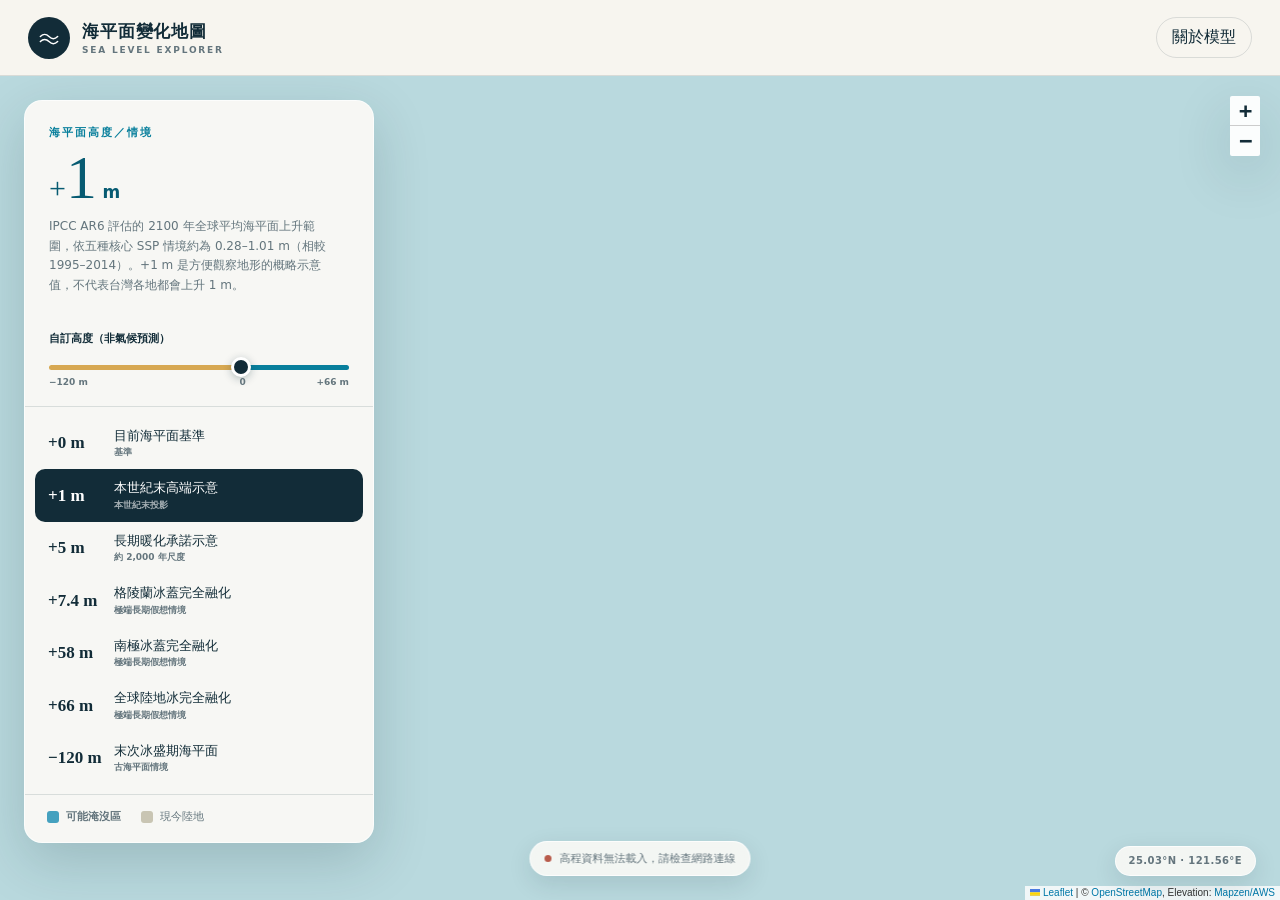
==== index.html @ 54829a2d "補充 IPCC 情境與模型說明" ====
<!doctype html>
<html lang="zh-Hant">
  <head>
    <meta charset="UTF-8" />
    <meta name="viewport" content="width=device-width, initial-scale=1.0" />
    <meta name="description" content="互動式全球海平面變化情境地圖" />
    <title>海平面變化地圖</title>
    <link rel="preconnect" href="https://tile.openstreetmap.org" />
    <link rel="preconnect" href="https://server.arcgisonline.com" />
    <link rel="preconnect" href="https://elevation-tiles-prod.s3.amazonaws.com" />
    <link rel="stylesheet" href="vendor/leaflet/leaflet.css" />
    <link rel="stylesheet" href="styles.css?v=4" />
  </head>
  <body>
    <main class="app-shell">
      <header class="topbar">
        <a class="brand" href="#" aria-label="海平面變化地圖首頁">
          <span class="brand-mark" aria-hidden="true">
            <svg viewBox="0 0 36 36"><path d="M6 23c4-4 8-4 12 0s8 4 12 0M6 16c4-4 8-4 12 0s8 4 12 0" /></svg>
          </span>
          <span><strong>海平面變化地圖</strong><small>SEA LEVEL EXPLORER</small></span>
        </a>
        <button id="aboutButton" class="about-button" type="button" aria-haspopup="dialog">關於模型</button>
      </header>

      <section class="map-stage" aria-label="互動式海平面地圖">
        <div id="map"></div>

        <aside class="control-panel" aria-label="海平面情境控制">
          <div class="panel-heading">
            <p class="eyebrow">海平面高度／情境</p>
            <div class="level-readout">
              <span id="levelSign">+</span><strong id="levelValue">1</strong><span class="unit">m</span>
            </div>
            <p id="scenarioDescription" class="scenario-description">IPCC AR6 評估的 2100 年全球平均海平面上升範圍，依五種核心 SSP 情境約為 0.28–1.01 m（相較 1995–2014）。+1 m 是方便觀察地形的概略示意值，不代表台灣各地都會上升 1 m。</p>
            <div class="level-slider-wrap">
              <label for="levelSlider">自訂高度（非氣候預測）</label>
              <input
                id="levelSlider"
                class="level-slider"
                type="range"
                min="-120"
                max="66"
                step="0.1"
                value="1"
                aria-valuetext="海平面上升 1 公尺"
              />
              <div class="slider-scale" aria-hidden="true">
                <span>−120 m</span><span>0</span><span>+66 m</span>
              </div>
            </div>
          </div>

          <div class="scenario-list" role="radiogroup" aria-label="選擇海平面情境">
            <button class="scenario" type="button" role="radio" aria-checked="false" data-level="0" data-label="目前海平面基準" data-description="目前海平面基準；不套用上升或下降情境。">
              <span class="scenario-value">+0 m</span><span class="scenario-name">目前海平面基準<small>基準</small></span>
            </button>
            <button class="scenario active" type="button" role="radio" aria-checked="true" data-level="1" data-label="本世紀末高端示意" data-description="IPCC AR6 評估的 2100 年全球平均海平面上升範圍，依五種核心 SSP 情境約為 0.28–1.01 m（相較 1995–2014）。+1 m 是方便觀察地形的概略示意值，不代表台灣各地都會上升 1 m。">
              <span class="scenario-value">+1 m</span><span class="scenario-name">本世紀末高端示意<small>本世紀末投影</small></span>
            </button>
            <button class="scenario" type="button" role="radio" aria-checked="false" data-level="5" data-label="長期暖化承諾示意" data-description="IPCC AR6 指出，若全球升溫峰值約為 2°C，其後約 2,000 年的全球平均海平面承諾上升約 2–6 m（低信心）。+5 m 是此長期範圍內的地形示意值，不代表特定 SSP 情境或 2100 年預測。">
              <span class="scenario-value">+5 m</span><span class="scenario-name">長期暖化承諾示意<small>約 2,000 年尺度</small></span>
            </button>
            <button class="scenario" type="button" role="radio" aria-checked="false" data-level="7.4" data-label="格陵蘭冰蓋完全融化" data-description="冰蓋完全融化後的全球平均海平面等效高度概估；不表示融化時間，也不是近期或本世紀的預測。">
              <span class="scenario-value">+7.4 m</span><span class="scenario-name">格陵蘭冰蓋完全融化<small>極端長期假想情境</small></span>
            </button>
            <button class="scenario" type="button" role="radio" aria-checked="false" data-level="58" data-label="南極冰蓋完全融化" data-description="冰蓋完全融化後的全球平均海平面等效高度概估，屬於極端長期假想情境，不是本世紀預測。">
              <span class="scenario-value">+58 m</span><span class="scenario-name">南極冰蓋完全融化<small>極端長期假想情境</small></span>
            </button>
            <button class="scenario" type="button" role="radio" aria-checked="false" data-level="66" data-label="全球陸地冰完全融化" data-description="全球陸地冰完全融化後的海平面等效高度概估；不代表具體融化路徑、時間或預測結果。">
              <span class="scenario-value">+66 m</span><span class="scenario-name">全球陸地冰完全融化<small>極端長期假想情境</small></span>
            </button>
            <button class="scenario" type="button" role="radio" aria-checked="false" data-level="-120" data-label="末次冰盛期海平面示意" data-description="海平面比現今低約 120 m 時的古海平面地形示意，用來觀察現今海面下可能露出的地形，不是未來情境。">
              <span class="scenario-value">−120 m</span><span class="scenario-name">末次冰盛期海平面<small>古海平面情境</small></span>
            </button>
          </div>

          <div class="legend" aria-label="圖例">
            <span><i class="legend-swatch flood"></i><b id="legendLabel">可能淹沒區</b></span>
            <span><i class="legend-swatch land"></i>現今陸地</span>
          </div>
        </aside>

        <div class="status-card" aria-live="polite">
          <span id="statusDot" class="status-dot"></span>
          <span id="statusText">正在載入高程資料…</span>
        </div>

        <div class="coordinates" id="coordinates">25.03°N · 121.56°E</div>
      </section>
    </main>

    <dialog id="aboutDialog" class="about-dialog">
      <button id="closeAbout" class="dialog-close" type="button" aria-label="關閉">×</button>
      <p class="eyebrow">關於模型</p>
      <h2>這是一張地形門檻示意圖</h2>
      <p class="about-lead">本網站將數值高程模型（DEM）與使用者設定的海平面高度比較，<strong>不會自行計算氣候變遷，也不會預測未來海平面</strong>。IPCC 資料提供氣候評估背景；左側滑桿並不是與 SSP 情境連動的氣候模型輸出。</p>

      <section class="about-section">
        <h3>IPCC 氣候預測情境</h3>
        <p><strong>SSP（共享社會經濟路徑）</strong>描述不同的社會經濟、排放與政策未來，用來探索可能的氣候反應；它們不是對未來的確定預言，也不代表發生機率。</p>
        <p>名稱中連字號前的編號代表社會經濟發展路徑；連字號後的數字代表約在 2100 年的輻射強迫水平，單位為 W/m²，<strong>不是升溫幾度，也不是海平面上升幾公尺</strong>。同一 SSP 家族可搭配不同排放與政策路徑，例如 SSP1-1.9 與 SSP1-2.6。下列五項是 AR6 選用的核心示意情境，不是每個 SSP 家族各一條的完整清單。</p>

        <div class="scenario-table-wrap" tabindex="0" aria-label="IPCC AR6 核心 SSP 情境比較表，可水平捲動">
          <table class="scenario-table">
            <caption>IPCC AR6 五種核心情境</caption>
            <thead>
              <tr>
                <th scope="col">情境</th>
                <th scope="col">約 2100 年<br />輻射強迫</th>
                <th scope="col">2081–2100 全球升溫<br /><small>相較 1850–1900</small></th>
                <th scope="col">2100 全球平均海平面上升<br /><small>相較 1995–2014</small></th>
              </tr>
            </thead>
            <tbody>
              <tr><th scope="row">SSP1-1.9</th><td>1.9 W/m²</td><td>1.4°C（1.0–1.8°C）</td><td>0.28–0.55 m</td></tr>
              <tr><th scope="row">SSP1-2.6</th><td>2.6 W/m²</td><td>1.8°C（1.3–2.4°C）</td><td>0.32–0.62 m</td></tr>
              <tr><th scope="row">SSP2-4.5</th><td>4.5 W/m²</td><td>2.7°C（2.1–3.5°C）</td><td>0.44–0.76 m</td></tr>
              <tr><th scope="row">SSP3-7.0</th><td>7.0 W/m²</td><td>3.6°C（2.8–4.6°C）</td><td>0.55–0.90 m</td></tr>
              <tr><th scope="row">SSP5-8.5</th><td>8.5 W/m²</td><td>4.4°C（3.3–5.7°C）</td><td>0.63–1.01 m</td></tr>
            </tbody>
          </table>
        </div>
        <p class="table-note">溫度欄為最佳估計（括號內為極可能範圍）；海平面欄為可能範圍。兩者基準期不同，請勿直接混用。</p>
      </section>

      <section class="about-section">
        <h3>如何理解左側高度</h3>
        <ul>
          <li><strong>+1 m：</strong>接近 AR6 五種核心情境在 2100 年全球平均海平面可能範圍的高端，是地形觀察用概略值，不代表台灣各地的局部變化。</li>
          <li><strong>+5 m：</strong>對應 2°C 峰值升溫下、約 2,000 年海平面承諾上升 2–6 m 的長期範圍（低信心），不是 2100 年或特定 SSP 預測。AR6 另指出 SSP5-8.5 下 2150 年接近 5 m 的結果屬於不能排除的低信心高端結果，兩者不可混為同一項預測。</li>
          <li><strong>+7.4、+58、+66 m：</strong>冰蓋或全球陸地冰完全融化的全球平均海平面等效高度概估，不表示具體融化路徑或時間。</li>
          <li><strong>−120 m：</strong>末次冰盛期古海平面示意，不是未來情境。</li>
        </ul>
      </section>

      <section class="about-section model-limitations">
        <h3>地圖模型與限制</h3>
        <p>正值標示 DEM 高程高於現今海平面、但低於設定門檻的區域；負值標示現今海平面以下、可能曾曝露的區域。這些只是<strong>地形門檻示意，不等於實際淹水範圍</strong>。</p>
        <p>模型未納入堤防、潮汐、風暴潮、河川、地下排水、水體連通性及地層升降。冰蓋完全融化的數值是全球平均海平面等效高度概估，不能直接解讀為台灣各地的局部海平面變化。因此結果<strong>不能作為防災、工程或不動產判斷依據</strong>。</p>
      </section>

      <section class="about-section source-section">
        <h3>評估資料來源</h3>
        <ul>
          <li><a href="https://www.ipcc.ch/report/ar6/wg1/chapter/summary-for-policymakers/" target="_blank" rel="noreferrer">IPCC AR6 WGI｜Summary for Policymakers</a></li>
          <li><a href="https://www.ipcc.ch/report/ar6/wg1/chapter/chapter-9/" target="_blank" rel="noreferrer">IPCC AR6 WGI｜Chapter 9: Ocean, Cryosphere and Sea Level Change</a></li>
          <li><a href="https://www.ipcc.ch/report/ar6/syr/summary-for-policymakers/" target="_blank" rel="noreferrer">IPCC AR6 Synthesis Report｜Summary for Policymakers</a></li>
        </ul>
      </section>

      <dl>
        <div><dt>底圖</dt><dd id="baseMapCredit">© OpenStreetMap contributors</dd></div>
        <div><dt>高程</dt><dd>Mapzen / AWS Terrain Tiles</dd></div>
      </dl>
    </dialog>

    <script src="vendor/leaflet/leaflet.js"></script>
    <script src="app.js?v=3"></script>
  </body>
</html>
---- vendor/leaflet/leaflet.css ----
/* required styles */

.leaflet-pane,
.leaflet-tile,
.leaflet-marker-icon,
.leaflet-marker-shadow,
.leaflet-tile-container,
.leaflet-pane > svg,
.leaflet-pane > canvas,
.leaflet-zoom-box,
.leaflet-image-layer,
.leaflet-layer {
	position: absolute;
	left: 0;
	top: 0;
	}
.leaflet-container {
	overflow: hidden;
	}
.leaflet-tile,
.leaflet-marker-icon,
.leaflet-marker-shadow {
	-webkit-user-select: none;
	   -moz-user-select: none;
	        user-select: none;
	  -webkit-user-drag: none;
	}
/* Prevents IE11 from highlighting tiles in blue */
.leaflet-tile::selection {
	background: transparent;
}
/* Safari renders non-retina tile on retina better with this, but Chrome is worse */
.leaflet-safari .leaflet-tile {
	image-rendering: -webkit-optimize-contrast;
	}
/* hack that prevents hw layers "stretching" when loading new tiles */
.leaflet-safari .leaflet-tile-container {
	width: 1600px;
	height: 1600px;
	-webkit-transform-origin: 0 0;
	}
.leaflet-marker-icon,
.leaflet-marker-shadow {
	display: block;
	}
/* .leaflet-container svg: reset svg max-width decleration shipped in Joomla! (joomla.org) 3.x */
/* .leaflet-container img: map is broken in FF if you have max-width: 100% on tiles */
.leaflet-container .leaflet-overlay-pane svg {
	max-width: none !important;
	max-height: none !important;
	}
.leaflet-container .leaflet-marker-pane img,
.leaflet-container .leaflet-shadow-pane img,
.leaflet-container .leaflet-tile-pane img,
.leaflet-container img.leaflet-image-layer,
.leaflet-container .leaflet-tile {
	max-width: none !important;
	max-height: none !important;
	width: auto;
	padding: 0;
	}

.leaflet-container img.leaflet-tile {
	/* See: https://bugs.chromium.org/p/chromium/issues/detail?id=600120 */
	mix-blend-mode: plus-lighter;
}

.leaflet-container.leaflet-touch-zoom {
	-ms-touch-action: pan-x pan-y;
	touch-action: pan-x pan-y;
	}
.leaflet-container.leaflet-touch-drag {
	-ms-touch-action: pinch-zoom;
	/* Fallback for FF which doesn't support pinch-zoom */
	touch-action: none;
	touch-action: pinch-zoom;
}
.leaflet-container.leaflet-touch-drag.leaflet-touch-zoom {
	-ms-touch-action: none;
	touch-action: none;
}
.leaflet-container {
	-webkit-tap-highlight-color: transparent;
}
.leaflet-container a {
	-webkit-tap-highlight-color: rgba(51, 181, 229, 0.4);
}
.leaflet-tile {
	filter: inherit;
	visibility: hidden;
	}
.leaflet-tile-loaded {
	visibility: inherit;
	}
.leaflet-zoom-box {
	width: 0;
	height: 0;
	-moz-box-sizing: border-box;
	     box-sizing: border-box;
	z-index: 800;
	}
/* workaround for https://bugzilla.mozilla.org/show_bug.cgi?id=888319 */
.leaflet-overlay-pane svg {
	-moz-user-select: none;
	}

.leaflet-pane         { z-index: 400; }

.leaflet-tile-pane    { z-index: 200; }
.leaflet-overlay-pane { z-index: 400; }
.leaflet-shadow-pane  { z-index: 500; }
.leaflet-marker-pane  { z-index: 600; }
.leaflet-tooltip-pane   { z-index: 650; }
.leaflet-popup-pane   { z-index: 700; }

.leaflet-map-pane canvas { z-index: 100; }
.leaflet-map-pane svg    { z-index: 200; }

.leaflet-vml-shape {
	width: 1px;
	height: 1px;
	}
.lvml {
	behavior: url(#default#VML);
	display: inline-block;
	position: absolute;
	}


/* control positioning */

.leaflet-control {
	position: relative;
	z-index: 800;
	pointer-events: visiblePainted; /* IE 9-10 doesn't have auto */
	pointer-events: auto;
	}
.leaflet-top,
.leaflet-bottom {
	position: absolute;
	z-index: 1000;
	pointer-events: none;
	}
.leaflet-top {
	top: 0;
	}
.leaflet-right {
	right: 0;
	}
.leaflet-bottom {
	bottom: 0;
	}
.leaflet-left {
	left: 0;
	}
.leaflet-control {
	float: left;
	clear: both;
	}
.leaflet-right .leaflet-control {
	float: right;
	}
.leaflet-top .leaflet-control {
	margin-top: 10px;
	}
.leaflet-bottom .leaflet-control {
	margin-bottom: 10px;
	}
.leaflet-left .leaflet-control {
	margin-left: 10px;
	}
.leaflet-right .leaflet-control {
	margin-right: 10px;
	}


/* zoom and fade animations */

.leaflet-fade-anim .leaflet-popup {
	opacity: 0;
	-webkit-transition: opacity 0.2s linear;
	   -moz-transition: opacity 0.2s linear;
	        transition: opacity 0.2s linear;
	}
.leaflet-fade-anim .leaflet-map-pane .leaflet-popup {
	opacity: 1;
	}
.leaflet-zoom-animated {
	-webkit-transform-origin: 0 0;
	    -ms-transform-origin: 0 0;
	        transform-origin: 0 0;
	}
svg.leaflet-zoom-animated {
	will-change: transform;
}

.leaflet-zoom-anim .leaflet-zoom-animated {
	-webkit-transition: -webkit-transform 0.25s cubic-bezier(0,0,0.25,1);
	   -moz-transition:    -moz-transform 0.25s cubic-bezier(0,0,0.25,1);
	        transition:         transform 0.25s cubic-bezier(0,0,0.25,1);
	}
.leaflet-zoom-anim .leaflet-tile,
.leaflet-pan-anim .leaflet-tile {
	-webkit-transition: none;
	   -moz-transition: none;
	        transition: none;
	}

.leaflet-zoom-anim .leaflet-zoom-hide {
	visibility: hidden;
	}


/* cursors */

.leaflet-interactive {
	cursor: pointer;
	}
.leaflet-grab {
	cursor: -webkit-grab;
	cursor:    -moz-grab;
	cursor:         grab;
	}
.leaflet-crosshair,
.leaflet-crosshair .leaflet-interactive {
	cursor: crosshair;
	}
.leaflet-popup-pane,
.leaflet-control {
	cursor: auto;
	}
.leaflet-dragging .leaflet-grab,
.leaflet-dragging .leaflet-grab .leaflet-interactive,
.leaflet-dragging .leaflet-marker-draggable {
	cursor: move;
	cursor: -webkit-grabbing;
	cursor:    -moz-grabbing;
	cursor:         grabbing;
	}

/* marker & overlays interactivity */
.leaflet-marker-icon,
.leaflet-marker-shadow,
.leaflet-image-layer,
.leaflet-pane > svg path,
.leaflet-tile-container {
	pointer-events: none;
	}

.leaflet-marker-icon.leaflet-interactive,
.leaflet-image-layer.leaflet-interactive,
.leaflet-pane > svg path.leaflet-interactive,
svg.leaflet-image-layer.leaflet-interactive path {
	pointer-events: visiblePainted; /* IE 9-10 doesn't have auto */
	pointer-events: auto;
	}

/* visual tweaks */

.leaflet-container {
	background: #ddd;
	outline-offset: 1px;
	}
.leaflet-container a {
	color: #0078A8;
	}
.leaflet-zoom-box {
	border: 2px dotted #38f;
	background: rgba(255,255,255,0.5);
	}


/* general typography */
.leaflet-container {
	font-family: "Helvetica Neue", Arial, Helvetica, sans-serif;
	font-size: 12px;
	font-size: 0.75rem;
	line-height: 1.5;
	}


/* general toolbar styles */

.leaflet-bar {
	box-shadow: 0 1px 5px rgba(0,0,0,0.65);
	border-radius: 4px;
	}
.leaflet-bar a {
	background-color: #fff;
	border-bottom: 1px solid #ccc;
	width: 26px;
	height: 26px;
	line-height: 26px;
	display: block;
	text-align: center;
	text-decoration: none;
	color: black;
	}
.leaflet-bar a,
.leaflet-control-layers-toggle {
	background-position: 50% 50%;
	background-repeat: no-repeat;
	display: block;
	}
.leaflet-bar a:hover,
.leaflet-bar a:focus {
	background-color: #f4f4f4;
	}
.leaflet-bar a:first-child {
	border-top-left-radius: 4px;
	border-top-right-radius: 4px;
	}
.leaflet-bar a:last-child {
	border-bottom-left-radius: 4px;
	border-bottom-right-radius: 4px;
	border-bottom: none;
	}
.leaflet-bar a.leaflet-disabled {
	cursor: default;
	background-color: #f4f4f4;
	color: #bbb;
	}

.leaflet-touch .leaflet-bar a {
	width: 30px;
	height: 30px;
	line-height: 30px;
	}
.leaflet-touch .leaflet-bar a:first-child {
	border-top-left-radius: 2px;
	border-top-right-radius: 2px;
	}
.leaflet-touch .leaflet-bar a:last-child {
	border-bottom-left-radius: 2px;
	border-bottom-right-radius: 2px;
	}

/* zoom control */

.leaflet-control-zoom-in,
.leaflet-control-zoom-out {
	font: bold 18px 'Lucida Console', Monaco, monospace;
	text-indent: 1px;
	}

.leaflet-touch .leaflet-control-zoom-in, .leaflet-touch .leaflet-control-zoom-out  {
	font-size: 22px;
	}


/* layers control */

.leaflet-control-layers {
	box-shadow: 0 1px 5px rgba(0,0,0,0.4);
	background: #fff;
	border-radius: 5px;
	}
.leaflet-control-layers-toggle {
	background-image: url(images/layers.png);
	width: 36px;
	height: 36px;
	}
.leaflet-retina .leaflet-control-layers-toggle {
	background-image: url(images/layers-2x.png);
	background-size: 26px 26px;
	}
.leaflet-touch .leaflet-control-layers-toggle {
	width: 44px;
	height: 44px;
	}
.leaflet-control-layers .leaflet-control-layers-list,
.leaflet-control-layers-expanded .leaflet-control-layers-toggle {
	display: none;
	}
.leaflet-control-layers-expanded .leaflet-control-layers-list {
	display: block;
	position: relative;
	}
.leaflet-control-layers-expanded {
	padding: 6px 10px 6px 6px;
	color: #333;
	background: #fff;
	}
.leaflet-control-layers-scrollbar {
	overflow-y: scroll;
	overflow-x: hidden;
	padding-right: 5px;
	}
.leaflet-control-layers-selector {
	margin-top: 2px;
	position: relative;
	top: 1px;
	}
.leaflet-control-layers label {
	display: block;
	font-size: 13px;
	font-size: 1.08333em;
	}
.leaflet-control-layers-separator {
	height: 0;
	border-top: 1px solid #ddd;
	margin: 5px -10px 5px -6px;
	}

/* Default icon URLs */
.leaflet-default-icon-path { /* used only in path-guessing heuristic, see L.Icon.Default */
	background-image: url(images/marker-icon.png);
	}


/* attribution and scale controls */

.leaflet-container .leaflet-control-attribution {
	background: #fff;
	background: rgba(255, 255, 255, 0.8);
	margin: 0;
	}
.leaflet-control-attribution,
.leaflet-control-scale-line {
	padding: 0 5px;
	color: #333;
	line-height: 1.4;
	}
.leaflet-control-attribution a {
	text-decoration: none;
	}
.leaflet-control-attribution a:hover,
.leaflet-control-attribution a:focus {
	text-decoration: underline;
	}
.leaflet-attribution-flag {
	display: inline !important;
	vertical-align: baseline !important;
	width: 1em;
	height: 0.6669em;
	}
.leaflet-left .leaflet-control-scale {
	margin-left: 5px;
	}
.leaflet-bottom .leaflet-control-scale {
	margin-bottom: 5px;
	}
.leaflet-control-scale-line {
	border: 2px solid #777;
	border-top: none;
	line-height: 1.1;
	padding: 2px 5px 1px;
	white-space: nowrap;
	-moz-box-sizing: border-box;
	     box-sizing: border-box;
	background: rgba(255, 255, 255, 0.8);
	text-shadow: 1px 1px #fff;
	}
.leaflet-control-scale-line:not(:first-child) {
	border-top: 2px solid #777;
	border-bottom: none;
	margin-top: -2px;
	}
.leaflet-control-scale-line:not(:first-child):not(:last-child) {
	border-bottom: 2px solid #777;
	}

.leaflet-touch .leaflet-control-attribution,
.leaflet-touch .leaflet-control-layers,
.leaflet-touch .leaflet-bar {
	box-shadow: none;
	}
.leaflet-touch .leaflet-control-layers,
.leaflet-touch .leaflet-bar {
	border: 2px solid rgba(0,0,0,0.2);
	background-clip: padding-box;
	}


/* popup */

.leaflet-popup {
	position: absolute;
	text-align: center;
	margin-bottom: 20px;
	}
.leaflet-popup-content-wrapper {
	padding: 1px;
	text-align: left;
	border-radius: 12px;
	}
.leaflet-popup-content {
	margin: 13px 24px 13px 20px;
	line-height: 1.3;
	font-size: 13px;
	font-size: 1.08333em;
	min-height: 1px;
	}
.leaflet-popup-content p {
	margin: 17px 0;
	margin: 1.3em 0;
	}
.leaflet-popup-tip-container {
	width: 40px;
	height: 20px;
	position: absolute;
	left: 50%;
	margin-top: -1px;
	margin-left: -20px;
	overflow: hidden;
	pointer-events: none;
	}
.leaflet-popup-tip {
	width: 17px;
	height: 17px;
	padding: 1px;

	margin: -10px auto 0;
	pointer-events: auto;

	-webkit-transform: rotate(45deg);
	   -moz-transform: rotate(45deg);
	    -ms-transform: rotate(45deg);
	        transform: rotate(45deg);
	}
.leaflet-popup-content-wrapper,
.leaflet-popup-tip {
	background: white;
	color: #333;
	box-shadow: 0 3px 14px rgba(0,0,0,0.4);
	}
.leaflet-container a.leaflet-popup-close-button {
	position: absolute;
	top: 0;
	right: 0;
	border: none;
	text-align: center;
	width: 24px;
	height: 24px;
	font: 16px/24px Tahoma, Verdana, sans-serif;
	color: #757575;
	text-decoration: none;
	background: transparent;
	}
.leaflet-container a.leaflet-popup-close-button:hover,
.leaflet-container a.leaflet-popup-close-button:focus {
	color: #585858;
	}
.leaflet-popup-scrolled {
	overflow: auto;
	}

.leaflet-oldie .leaflet-popup-content-wrapper {
	-ms-zoom: 1;
	}
.leaflet-oldie .leaflet-popup-tip {
	width: 24px;
	margin: 0 auto;

	-ms-filter: "progid:DXImageTransform.Microsoft.Matrix(M11=0.70710678, M12=0.70710678, M21=-0.70710678, M22=0.70710678)";
	filter: progid:DXImageTransform.Microsoft.Matrix(M11=0.70710678, M12=0.70710678, M21=-0.70710678, M22=0.70710678);
	}

.leaflet-oldie .leaflet-control-zoom,
.leaflet-oldie .leaflet-control-layers,
.leaflet-oldie .leaflet-popup-content-wrapper,
.leaflet-oldie .leaflet-popup-tip {
	border: 1px solid #999;
	}


/* div icon */

.leaflet-div-icon {
	background: #fff;
	border: 1px solid #666;
	}


/* Tooltip */
/* Base styles for the element that has a tooltip */
.leaflet-tooltip {
	position: absolute;
	padding: 6px;
	background-color: #fff;
	border: 1px solid #fff;
	border-radius: 3px;
	color: #222;
	white-space: nowrap;
	-webkit-user-select: none;
	-moz-user-select: none;
	-ms-user-select: none;
	user-select: none;
	pointer-events: none;
	box-shadow: 0 1px 3px rgba(0,0,0,0.4);
	}
.leaflet-tooltip.leaflet-interactive {
	cursor: pointer;
	pointer-events: auto;
	}
.leaflet-tooltip-top:before,
.leaflet-tooltip-bottom:before,
.leaflet-tooltip-left:before,
.leaflet-tooltip-right:before {
	position: absolute;
	pointer-events: none;
	border: 6px solid transparent;
	background: transparent;
	content: "";
	}

/* Directions */

.leaflet-tooltip-bottom {
	margin-top: 6px;
}
.leaflet-tooltip-top {
	margin-top: -6px;
}
.leaflet-tooltip-bottom:before,
.leaflet-tooltip-top:before {
	left: 50%;
	margin-left: -6px;
	}
.leaflet-tooltip-top:before {
	bottom: 0;
	margin-bottom: -12px;
	border-top-color: #fff;
	}
.leaflet-tooltip-bottom:before {
	top: 0;
	margin-top: -12px;
	margin-left: -6px;
	border-bottom-color: #fff;
	}
.leaflet-tooltip-left {
	margin-left: -6px;
}
.leaflet-tooltip-right {
	margin-left: 6px;
}
.leaflet-tooltip-left:before,
.leaflet-tooltip-right:before {
	top: 50%;
	margin-top: -6px;
	}
.leaflet-tooltip-left:before {
	right: 0;
	margin-right: -12px;
	border-left-color: #fff;
	}
.leaflet-tooltip-right:before {
	left: 0;
	margin-left: -12px;
	border-right-color: #fff;
	}

/* Printing */

@media print {
	/* Prevent printers from removing background-images of controls. */
	.leaflet-control {
		-webkit-print-color-adjust: exact;
		print-color-adjust: exact;
		}
	}
---- styles.css ----
:root {
  --ink: #122c38;
  --muted: #64757d;
  --paper: #f7f5ef;
  --line: rgba(18, 44, 56, 0.13);
  --blue: #087f9c;
  --deep-blue: #075b72;
  --sand: #d7a852;
  --shadow: 0 18px 55px rgba(15, 42, 52, 0.18);
}

* { box-sizing: border-box; }

html, body { height: 100%; margin: 0; }

body {
  overflow: hidden;
  color: var(--ink);
  background: var(--paper);
  font-family: "Noto Sans TC", "PingFang TC", "Microsoft JhengHei", system-ui, sans-serif;
}

button { font: inherit; }

.app-shell { height: 100%; display: grid; grid-template-rows: 76px 1fr; }

.topbar {
  z-index: 1001;
  display: flex;
  align-items: center;
  justify-content: space-between;
  padding: 0 28px;
  border-bottom: 1px solid var(--line);
  background: rgba(247, 245, 239, 0.96);
}

.brand { display: flex; align-items: center; gap: 12px; color: inherit; text-decoration: none; }
.brand-mark { display: grid; width: 42px; height: 42px; place-items: center; border-radius: 50%; background: var(--ink); }
.brand-mark svg { width: 26px; fill: none; stroke: #fff; stroke-width: 2; stroke-linecap: round; }
.brand strong { display: block; font-size: 17px; letter-spacing: .05em; }
.brand small { display: block; margin-top: 2px; color: var(--muted); font: 600 9px/1.2 system-ui; letter-spacing: .2em; }

.about-button {
  padding: 9px 15px;
  color: var(--ink);
  border: 1px solid var(--line);
  border-radius: 999px;
  background: transparent;
  cursor: pointer;
}
.about-button:hover { border-color: var(--blue); color: var(--blue); }

.map-stage, #map { position: relative; min-height: 0; height: 100%; }
#map { z-index: 0; background: #b9d9de; }
.leaflet-tile-pane { filter: saturate(.7) contrast(.94) brightness(1.04); }
.leaflet-control-attribution { font-size: 10px; }
.leaflet-control-zoom { margin-top: 20px !important; margin-right: 20px !important; border: 0 !important; box-shadow: var(--shadow) !important; }
.leaflet-control-zoom a { color: var(--ink) !important; background: rgba(255,255,255,.94) !important; }

.control-panel {
  position: absolute;
  z-index: 700;
  top: 24px;
  left: 24px;
  width: 350px;
  max-height: calc(100% - 48px);
  overflow: auto;
  border: 1px solid rgba(255,255,255,.65);
  border-radius: 18px;
  background: rgba(250, 249, 245, .95);
  box-shadow: var(--shadow);
  backdrop-filter: blur(14px);
}

.panel-heading { padding: 24px 24px 18px; border-bottom: 1px solid var(--line); }
.eyebrow { margin: 0 0 8px; color: var(--blue); font-size: 11px; font-weight: 800; letter-spacing: .18em; }
.level-readout { display: flex; align-items: baseline; color: var(--deep-blue); font-family: Georgia, "Times New Roman", serif; }
.level-readout > span:first-child { font-size: 30px; }
.level-readout strong { font-size: 62px; line-height: .95; font-weight: 500; letter-spacing: -.04em; }
.level-readout .unit { margin-left: 8px; font: 700 17px/1 system-ui; }
.scenario-description {
  height: 96px;
  margin: 10px 0 0;
  padding-right: 4px;
  overflow-y: auto;
  color: var(--muted);
  font-size: 12px;
  line-height: 1.65;
  scrollbar-gutter: stable;
}

.level-slider-wrap { margin-top: 18px; }
.level-slider-wrap label { display: block; margin-bottom: 9px; color: var(--ink); font-size: 11px; font-weight: 700; }
.level-slider {
  width: 100%;
  height: 5px;
  margin: 8px 0;
  border-radius: 999px;
  outline: none;
  background: linear-gradient(to right, var(--sand) 0%, var(--sand) 64.52%, var(--blue) 64.52%, var(--blue) 100%);
  cursor: pointer;
  appearance: none;
  -webkit-appearance: none;
}
.level-slider::-webkit-slider-thumb {
  width: 20px;
  height: 20px;
  border: 3px solid white;
  border-radius: 50%;
  background: var(--ink);
  box-shadow: 0 2px 8px rgba(18,44,56,.3);
  appearance: none;
  -webkit-appearance: none;
}
.level-slider::-moz-range-thumb {
  width: 15px;
  height: 15px;
  border: 3px solid white;
  border-radius: 50%;
  background: var(--ink);
  box-shadow: 0 2px 8px rgba(18,44,56,.3);
}
.level-slider:focus-visible::-webkit-slider-thumb { outline: 3px solid rgba(8,127,156,.3); outline-offset: 2px; }
.slider-scale {
  position: relative;
  height: 10px;
  color: var(--muted);
  font: 600 9px/1 system-ui;
}
.slider-scale span { position: absolute; top: 0; white-space: nowrap; }
.slider-scale span:first-child { left: 0; }
.slider-scale span:nth-child(2) { left: 64.52%; transform: translateX(-50%); }
.slider-scale span:last-child { right: 0; }

.scenario-list { padding: 10px; }
.scenario {
  display: grid;
  grid-template-columns: 66px 1fr;
  align-items: center;
  width: 100%;
  padding: 11px 13px;
  color: var(--ink);
  text-align: left;
  border: 0;
  border-radius: 10px;
  background: transparent;
  cursor: pointer;
  transition: background .15s, color .15s, transform .15s;
}
.scenario:hover { background: rgba(8,127,156,.08); transform: translateX(2px); }
.scenario.active { color: white; background: var(--ink); }
.scenario-value { font-family: Georgia, serif; font-size: 17px; font-weight: 700; }
.scenario-name { font-size: 13px; line-height: 1.25; }
.scenario-name small { display: block; margin-top: 3px; color: var(--muted); font-size: 9px; font-weight: 600; }
.scenario.active .scenario-name small { color: rgba(255,255,255,.62); }

.legend { display: flex; gap: 20px; padding: 14px 22px 18px; color: var(--muted); border-top: 1px solid var(--line); font-size: 11px; }
.legend span { display: flex; align-items: center; gap: 7px; }
.legend b { font-weight: 600; }
.legend-swatch { width: 12px; height: 12px; border-radius: 3px; }
.legend-swatch.flood { background: rgba(0, 128, 171, .72); }
.legend-swatch.land { background: #c9c5b3; }

.status-card, .coordinates {
  position: absolute;
  z-index: 600;
  bottom: 24px;
  border: 1px solid rgba(255,255,255,.7);
  border-radius: 999px;
  background: rgba(250,249,245,.9);
  box-shadow: 0 8px 25px rgba(15,42,52,.12);
  backdrop-filter: blur(10px);
}
.status-card { left: 50%; display: flex; align-items: center; gap: 8px; padding: 9px 14px; transform: translateX(-50%); color: var(--muted); font-size: 11px; }
.status-dot { width: 7px; height: 7px; border-radius: 50%; background: #e1a736; animation: pulse 1.4s infinite; }
.status-dot.ready { background: #3d9b76; animation: none; }
.status-dot.error { background: #b85b4b; animation: none; }
.coordinates { right: 24px; padding: 9px 13px; color: var(--muted); font: 600 10px/1 system-ui; letter-spacing: .04em; }
@keyframes pulse { 50% { opacity: .35; } }

.about-dialog { width: min(920px, calc(100% - 32px)); max-height: min(88dvh, 900px); padding: 32px; overflow-y: auto; color: var(--ink); border: 0; border-radius: 18px; box-shadow: var(--shadow); }
.about-dialog::backdrop { background: rgba(12,35,44,.55); backdrop-filter: blur(3px); }
.about-dialog h2 { margin: 0 0 18px; font-family: Georgia, "Times New Roman", serif; font-size: 30px; font-weight: 500; }
.about-dialog h3 { margin: 0 0 10px; font-size: 17px; }
.about-dialog p { color: var(--muted); line-height: 1.75; }
.about-dialog strong { color: var(--ink); }
.about-dialog a { color: var(--deep-blue); text-underline-offset: 3px; }
.about-lead { margin-bottom: 24px; font-size: 15px; }
.about-section { margin-top: 26px; padding-top: 22px; border-top: 1px solid var(--line); }
.about-section p, .about-section li { font-size: 13px; line-height: 1.75; }
.about-section ul { margin: 10px 0 0; padding-left: 1.35rem; color: var(--muted); }
.about-section li + li { margin-top: 7px; }
.scenario-table-wrap { max-width: 100%; margin-top: 16px; overflow-x: auto; border: 1px solid var(--line); border-radius: 10px; }
.scenario-table { width: 100%; min-width: 760px; border-collapse: collapse; font-size: 12px; }
.scenario-table caption { padding: 11px 13px; color: var(--ink); text-align: left; background: rgba(8,127,156,.07); font-weight: 800; }
.scenario-table th, .scenario-table td { padding: 10px 12px; text-align: left; vertical-align: middle; border-top: 1px solid var(--line); }
.scenario-table thead th { color: var(--ink); background: rgba(18,44,56,.05); font-size: 11px; }
.scenario-table thead small { color: var(--muted); font-weight: 600; }
.scenario-table tbody th { white-space: nowrap; }
.scenario-table tbody tr:nth-child(even) { background: rgba(18,44,56,.025); }
.table-note { margin: 8px 0 0; font-size: 11px !important; }
.model-limitations { padding: 20px; border: 0; border-radius: 12px; background: rgba(215,168,82,.12); }
.model-limitations h3 { color: #74500f; }
.source-section ul { list-style: none; padding-left: 0; }
.about-dialog dl { margin: 22px 0 0; padding-top: 15px; border-top: 1px solid var(--line); font-size: 12px; }
.about-dialog dl div { display: flex; justify-content: space-between; margin-top: 7px; }
.about-dialog dd { margin: 0; color: var(--muted); }
.dialog-close { position: sticky; z-index: 2; top: -18px; float: right; width: 36px; height: 36px; margin: -10px -10px 0 12px; color: var(--muted); border: 1px solid var(--line); border-radius: 50%; background: rgba(255,255,255,.94); font-size: 25px; line-height: 1; cursor: pointer; }

@media (max-width: 680px) {
  .app-shell { grid-template-rows: 64px 1fr; }
  .topbar { padding: 0 15px; }
  .brand-mark { width: 36px; height: 36px; }
  .brand strong { font-size: 15px; }
  .control-panel { top: auto; right: 10px; bottom: 10px; left: 10px; width: auto; max-height: 47%; border-radius: 15px; }
  .panel-heading { padding: 15px 18px 12px; }
  .level-readout strong { font-size: 42px; }
  .level-slider-wrap { margin-top: 10px; }
  .scenario-list { display: grid; grid-template-columns: 1fr 1fr; }
  .scenario { grid-template-columns: 56px 1fr; padding: 9px; }
  .scenario-name { font-size: 11px; }
  .scenario-name small { font-size: 8px; }
  .legend { padding: 11px 18px 14px; }
  .status-card { top: 12px; bottom: auto; }
  .coordinates { display: none; }
  .leaflet-control-zoom { margin-top: 58px !important; margin-right: 12px !important; }
  .about-dialog { width: calc(100% - 20px); max-height: 92dvh; padding: 22px 18px; border-radius: 14px; }
  .about-dialog h2 { font-size: 25px; }
  .about-lead { font-size: 14px; }
  .about-section { margin-top: 20px; padding-top: 18px; }
  .model-limitations { padding: 16px; }
  .dialog-close { top: -14px; margin-right: -6px; }
}
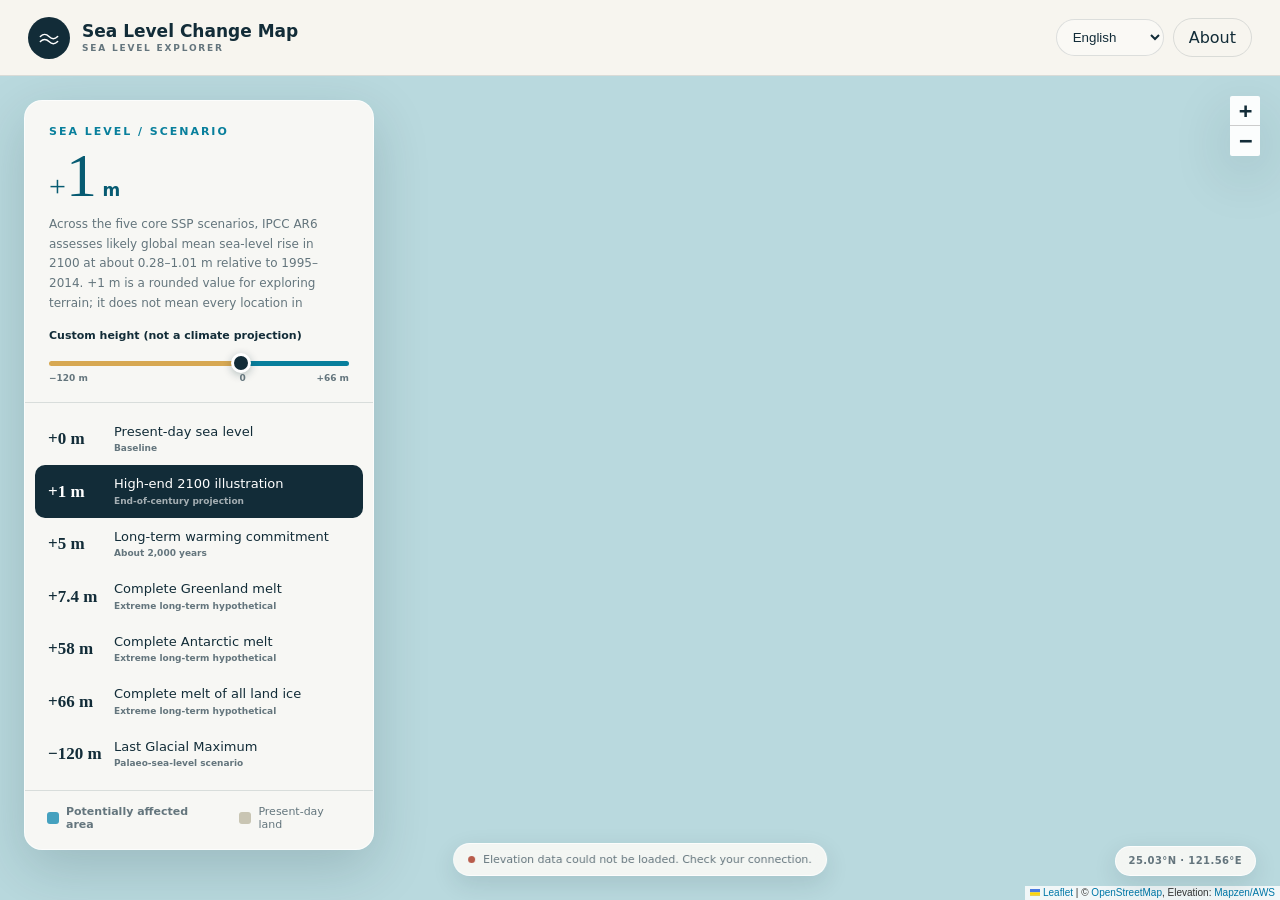
==== commit b77bb3a0: "加入中英文雙語介面" ====
--- a/index.html
+++ b/index.html
@@ -3,38 +3,47 @@
   <head>
     <meta charset="UTF-8" />
     <meta name="viewport" content="width=device-width, initial-scale=1.0" />
-    <meta name="description" content="互動式全球海平面變化情境地圖" />
+    <meta id="metaDescription" name="description" content="互動式全球海平面變化情境地圖" />
     <title>海平面變化地圖</title>
     <link rel="preconnect" href="https://tile.openstreetmap.org" />
     <link rel="preconnect" href="https://server.arcgisonline.com" />
     <link rel="preconnect" href="https://elevation-tiles-prod.s3.amazonaws.com" />
     <link rel="stylesheet" href="vendor/leaflet/leaflet.css" />
-    <link rel="stylesheet" href="styles.css?v=4" />
+    <link rel="stylesheet" href="styles.css?v=5" />
   </head>
   <body>
     <main class="app-shell">
       <header class="topbar">
-        <a class="brand" href="#" aria-label="海平面變化地圖首頁">
+        <a class="brand" href="#" aria-label="海平面變化地圖首頁" data-i18n-aria="brandAria">
           <span class="brand-mark" aria-hidden="true">
             <svg viewBox="0 0 36 36"><path d="M6 23c4-4 8-4 12 0s8 4 12 0M6 16c4-4 8-4 12 0s8 4 12 0" /></svg>
           </span>
-          <span><strong>海平面變化地圖</strong><small>SEA LEVEL EXPLORER</small></span>
+          <span><strong data-i18n="brand">海平面變化地圖</strong><small>SEA LEVEL EXPLORER</small></span>
         </a>
-        <button id="aboutButton" class="about-button" type="button" aria-haspopup="dialog">關於模型</button>
+        <div class="topbar-actions">
+          <label class="language-picker">
+            <span class="sr-only" data-i18n="languageLabel">介面語言</span>
+            <select id="languageSelect" aria-label="介面語言" data-i18n-aria="languageLabel">
+              <option value="zh-Hant">中文</option>
+              <option value="en">English</option>
+            </select>
+          </label>
+          <button id="aboutButton" class="about-button" type="button" aria-haspopup="dialog" data-i18n="aboutButton">關於模型</button>
+        </div>
       </header>
 
-      <section class="map-stage" aria-label="互動式海平面地圖">
+      <section class="map-stage" aria-label="互動式海平面地圖" data-i18n-aria="mapAria">
         <div id="map"></div>
 
-        <aside class="control-panel" aria-label="海平面情境控制">
+        <aside class="control-panel" aria-label="海平面情境控制" data-i18n-aria="controlsAria">
           <div class="panel-heading">
-            <p class="eyebrow">海平面高度／情境</p>
+            <p class="eyebrow" data-i18n="controlsTitle">海平面高度／情境</p>
             <div class="level-readout">
               <span id="levelSign">+</span><strong id="levelValue">1</strong><span class="unit">m</span>
             </div>
             <p id="scenarioDescription" class="scenario-description">IPCC AR6 評估的 2100 年全球平均海平面上升範圍，依五種核心 SSP 情境約為 0.28–1.01 m（相較 1995–2014）。+1 m 是方便觀察地形的概略示意值，不代表台灣各地都會上升 1 m。</p>
             <div class="level-slider-wrap">
-              <label for="levelSlider">自訂高度（非氣候預測）</label>
+              <label for="levelSlider" data-i18n="sliderLabel">自訂高度（非氣候預測）</label>
               <input
                 id="levelSlider"
                 class="level-slider"
@@ -51,39 +60,39 @@
             </div>
           </div>
 
-          <div class="scenario-list" role="radiogroup" aria-label="選擇海平面情境">
-            <button class="scenario" type="button" role="radio" aria-checked="false" data-level="0" data-label="目前海平面基準" data-description="目前海平面基準；不套用上升或下降情境。">
+          <div class="scenario-list" role="radiogroup" aria-label="選擇海平面情境" data-i18n-aria="scenarioGroupAria">
+            <button class="scenario" type="button" role="radio" aria-checked="false" data-level="0" data-scenario="current">
               <span class="scenario-value">+0 m</span><span class="scenario-name">目前海平面基準<small>基準</small></span>
             </button>
-            <button class="scenario active" type="button" role="radio" aria-checked="true" data-level="1" data-label="本世紀末高端示意" data-description="IPCC AR6 評估的 2100 年全球平均海平面上升範圍，依五種核心 SSP 情境約為 0.28–1.01 m（相較 1995–2014）。+1 m 是方便觀察地形的概略示意值，不代表台灣各地都會上升 1 m。">
+            <button class="scenario active" type="button" role="radio" aria-checked="true" data-level="1" data-scenario="one">
               <span class="scenario-value">+1 m</span><span class="scenario-name">本世紀末高端示意<small>本世紀末投影</small></span>
             </button>
-            <button class="scenario" type="button" role="radio" aria-checked="false" data-level="5" data-label="長期暖化承諾示意" data-description="IPCC AR6 指出，若全球升溫峰值約為 2°C，其後約 2,000 年的全球平均海平面承諾上升約 2–6 m（低信心）。+5 m 是此長期範圍內的地形示意值，不代表特定 SSP 情境或 2100 年預測。">
+            <button class="scenario" type="button" role="radio" aria-checked="false" data-level="5" data-scenario="five">
               <span class="scenario-value">+5 m</span><span class="scenario-name">長期暖化承諾示意<small>約 2,000 年尺度</small></span>
             </button>
-            <button class="scenario" type="button" role="radio" aria-checked="false" data-level="7.4" data-label="格陵蘭冰蓋完全融化" data-description="冰蓋完全融化後的全球平均海平面等效高度概估；不表示融化時間，也不是近期或本世紀的預測。">
+            <button class="scenario" type="button" role="radio" aria-checked="false" data-level="7.4" data-scenario="greenland">
               <span class="scenario-value">+7.4 m</span><span class="scenario-name">格陵蘭冰蓋完全融化<small>極端長期假想情境</small></span>
             </button>
-            <button class="scenario" type="button" role="radio" aria-checked="false" data-level="58" data-label="南極冰蓋完全融化" data-description="冰蓋完全融化後的全球平均海平面等效高度概估，屬於極端長期假想情境，不是本世紀預測。">
+            <button class="scenario" type="button" role="radio" aria-checked="false" data-level="58" data-scenario="antarctic">
               <span class="scenario-value">+58 m</span><span class="scenario-name">南極冰蓋完全融化<small>極端長期假想情境</small></span>
             </button>
-            <button class="scenario" type="button" role="radio" aria-checked="false" data-level="66" data-label="全球陸地冰完全融化" data-description="全球陸地冰完全融化後的海平面等效高度概估；不代表具體融化路徑、時間或預測結果。">
+            <button class="scenario" type="button" role="radio" aria-checked="false" data-level="66" data-scenario="allIce">
               <span class="scenario-value">+66 m</span><span class="scenario-name">全球陸地冰完全融化<small>極端長期假想情境</small></span>
             </button>
-            <button class="scenario" type="button" role="radio" aria-checked="false" data-level="-120" data-label="末次冰盛期海平面示意" data-description="海平面比現今低約 120 m 時的古海平面地形示意，用來觀察現今海面下可能露出的地形，不是未來情境。">
+            <button class="scenario" type="button" role="radio" aria-checked="false" data-level="-120" data-scenario="lgm">
               <span class="scenario-value">−120 m</span><span class="scenario-name">末次冰盛期海平面<small>古海平面情境</small></span>
             </button>
           </div>
 
-          <div class="legend" aria-label="圖例">
-            <span><i class="legend-swatch flood"></i><b id="legendLabel">可能淹沒區</b></span>
-            <span><i class="legend-swatch land"></i>現今陸地</span>
+          <div class="legend" aria-label="圖例" data-i18n-aria="legendAria">
+            <span><i class="legend-swatch flood"></i><b id="legendLabel" data-i18n="possibleFlood">可能淹沒區</b></span>
+            <span><i class="legend-swatch land"></i><span data-i18n="presentLand">現今陸地</span></span>
           </div>
         </aside>
 
         <div class="status-card" aria-live="polite">
           <span id="statusDot" class="status-dot"></span>
-          <span id="statusText">正在載入高程資料…</span>
+          <span id="statusText" data-i18n="loadingElevation">正在載入高程資料…</span>
         </div>
 
         <div class="coordinates" id="coordinates">25.03°N · 121.56°E</div>
@@ -91,57 +100,57 @@
     </main>
 
     <dialog id="aboutDialog" class="about-dialog">
-      <button id="closeAbout" class="dialog-close" type="button" aria-label="關閉">×</button>
-      <p class="eyebrow">關於模型</p>
-      <h2>這是一張地形門檻示意圖</h2>
-      <p class="about-lead">本網站將數值高程模型（DEM）與使用者設定的海平面高度比較，<strong>不會自行計算氣候變遷，也不會預測未來海平面</strong>。IPCC 資料提供氣候評估背景；左側滑桿並不是與 SSP 情境連動的氣候模型輸出。</p>
+      <button id="closeAbout" class="dialog-close" type="button" aria-label="關閉" data-i18n-aria="close">×</button>
+      <p class="eyebrow" data-i18n="aboutEyebrow">關於模型</p>
+      <h2 data-i18n="aboutTitle">海平面高度影響示意圖</h2>
+      <p class="about-lead" data-i18n-html="aboutLead">本網站將數值高程模型（DEM）與使用者設定的海平面高度比較，<strong>不會自行計算氣候變遷，也不會預測未來海平面</strong>。IPCC 資料提供氣候評估背景；左側滑桿並不是與 SSP 情境連動的氣候模型輸出。</p>
 
       <section class="about-section">
-        <h3>IPCC 氣候預測情境</h3>
-        <p><strong>SSP（共享社會經濟路徑）</strong>描述不同的社會經濟、排放與政策未來，用來探索可能的氣候反應；它們不是對未來的確定預言，也不代表發生機率。</p>
-        <p>名稱中連字號前的編號代表社會經濟發展路徑；連字號後的數字代表約在 2100 年的輻射強迫水平，單位為 W/m²，<strong>不是升溫幾度，也不是海平面上升幾公尺</strong>。同一 SSP 家族可搭配不同排放與政策路徑，例如 SSP1-1.9 與 SSP1-2.6。下列五項是 AR6 選用的核心示意情境，不是每個 SSP 家族各一條的完整清單。</p>
+        <h3 data-i18n="ipccTitle">IPCC 氣候預測情境</h3>
+        <p data-i18n-html="sspIntro"><strong>SSP（共享社會經濟路徑）</strong>描述不同的社會經濟、排放與政策未來，用來探索可能的氣候反應；它們不是對未來的確定預言，也不代表發生機率。</p>
+        <p data-i18n-html="sspNaming">名稱中連字號前的編號代表社會經濟發展路徑；連字號後的數字代表約在 2100 年的輻射強迫水平，單位為 W/m²，<strong>不是升溫幾度，也不是海平面上升幾公尺</strong>。同一 SSP 家族可搭配不同排放與政策路徑，例如 SSP1-1.9 與 SSP1-2.6。下列五項是 AR6 選用的核心示意情境，不是每個 SSP 家族各一條的完整清單。</p>
 
-        <div class="scenario-table-wrap" tabindex="0" aria-label="IPCC AR6 核心 SSP 情境比較表，可水平捲動">
+        <div class="scenario-table-wrap" tabindex="0" aria-label="IPCC AR6 核心 SSP 情境比較表，可水平捲動" data-i18n-aria="tableAria">
           <table class="scenario-table">
-            <caption>IPCC AR6 五種核心情境</caption>
+            <caption data-i18n="tableCaption">IPCC AR6 五種核心情境</caption>
             <thead>
               <tr>
-                <th scope="col">情境</th>
-                <th scope="col">約 2100 年<br />輻射強迫</th>
-                <th scope="col">2081–2100 全球升溫<br /><small>相較 1850–1900</small></th>
-                <th scope="col">2100 全球平均海平面上升<br /><small>相較 1995–2014</small></th>
+                <th scope="col" data-i18n="scenarioColumn">情境</th>
+                <th scope="col" data-i18n-html="forcingColumn">約 2100 年<br />輻射強迫</th>
+                <th scope="col" data-i18n-html="warmingColumn">2081–2100 全球升溫<br /><small>相較 1850–1900</small></th>
+                <th scope="col" data-i18n-html="seaLevelColumn">2100 全球平均海平面上升<br /><small>相較 1995–2014</small></th>
               </tr>
             </thead>
             <tbody>
-              <tr><th scope="row">SSP1-1.9</th><td>1.9 W/m²</td><td>1.4°C（1.0–1.8°C）</td><td>0.28–0.55 m</td></tr>
-              <tr><th scope="row">SSP1-2.6</th><td>2.6 W/m²</td><td>1.8°C（1.3–2.4°C）</td><td>0.32–0.62 m</td></tr>
-              <tr><th scope="row">SSP2-4.5</th><td>4.5 W/m²</td><td>2.7°C（2.1–3.5°C）</td><td>0.44–0.76 m</td></tr>
-              <tr><th scope="row">SSP3-7.0</th><td>7.0 W/m²</td><td>3.6°C（2.8–4.6°C）</td><td>0.55–0.90 m</td></tr>
-              <tr><th scope="row">SSP5-8.5</th><td>8.5 W/m²</td><td>4.4°C（3.3–5.7°C）</td><td>0.63–1.01 m</td></tr>
+              <tr><th scope="row">SSP1-1.9</th><td>1.9 W/m²</td><td data-i18n="temp119">1.4°C（1.0–1.8°C）</td><td>0.28–0.55 m</td></tr>
+              <tr><th scope="row">SSP1-2.6</th><td>2.6 W/m²</td><td data-i18n="temp126">1.8°C（1.3–2.4°C）</td><td>0.32–0.62 m</td></tr>
+              <tr><th scope="row">SSP2-4.5</th><td>4.5 W/m²</td><td data-i18n="temp245">2.7°C（2.1–3.5°C）</td><td>0.44–0.76 m</td></tr>
+              <tr><th scope="row">SSP3-7.0</th><td>7.0 W/m²</td><td data-i18n="temp370">3.6°C（2.8–4.6°C）</td><td>0.55–0.90 m</td></tr>
+              <tr><th scope="row">SSP5-8.5</th><td>8.5 W/m²</td><td data-i18n="temp585">4.4°C（3.3–5.7°C）</td><td>0.63–1.01 m</td></tr>
             </tbody>
           </table>
         </div>
-        <p class="table-note">溫度欄為最佳估計（括號內為極可能範圍）；海平面欄為可能範圍。兩者基準期不同，請勿直接混用。</p>
+        <p class="table-note" data-i18n="tableNote">溫度欄為最佳估計（括號內為極可能範圍）；海平面欄為可能範圍。兩者基準期不同，請勿直接混用。</p>
       </section>
 
       <section class="about-section">
-        <h3>如何理解左側高度</h3>
+        <h3 data-i18n="understandTitle">如何理解左側高度</h3>
         <ul>
-          <li><strong>+1 m：</strong>接近 AR6 五種核心情境在 2100 年全球平均海平面可能範圍的高端，是地形觀察用概略值，不代表台灣各地的局部變化。</li>
-          <li><strong>+5 m：</strong>對應 2°C 峰值升溫下、約 2,000 年海平面承諾上升 2–6 m 的長期範圍（低信心），不是 2100 年或特定 SSP 預測。AR6 另指出 SSP5-8.5 下 2150 年接近 5 m 的結果屬於不能排除的低信心高端結果，兩者不可混為同一項預測。</li>
-          <li><strong>+7.4、+58、+66 m：</strong>冰蓋或全球陸地冰完全融化的全球平均海平面等效高度概估，不表示具體融化路徑或時間。</li>
-          <li><strong>−120 m：</strong>末次冰盛期古海平面示意，不是未來情境。</li>
+          <li data-i18n-html="understandOne"><strong>+1 m：</strong>接近 AR6 五種核心情境在 2100 年全球平均海平面可能範圍的高端，是觀察高度影響的概略值，不代表台灣各地的局部變化。</li>
+          <li data-i18n-html="understandFive"><strong>+5 m：</strong>對應 2°C 峰值升溫下、約 2,000 年海平面承諾上升 2–6 m 的長期範圍（低信心），不是 2100 年或特定 SSP 預測。AR6 另指出 SSP5-8.5 下 2150 年接近 5 m 的結果屬於不能排除的低信心高端結果，兩者不可混為同一項預測。</li>
+          <li data-i18n-html="understandIce"><strong>+7.4、+58、+66 m：</strong>冰蓋或全球陸地冰完全融化的全球平均海平面等效高度概估，不表示具體融化路徑或時間。</li>
+          <li data-i18n-html="understandLgm"><strong>−120 m：</strong>末次冰盛期古海平面示意，不是未來情境。</li>
         </ul>
       </section>
 
       <section class="about-section model-limitations">
-        <h3>地圖模型與限制</h3>
-        <p>正值標示 DEM 高程高於現今海平面、但低於設定門檻的區域；負值標示現今海平面以下、可能曾曝露的區域。這些只是<strong>地形門檻示意，不等於實際淹水範圍</strong>。</p>
-        <p>模型未納入堤防、潮汐、風暴潮、河川、地下排水、水體連通性及地層升降。冰蓋完全融化的數值是全球平均海平面等效高度概估，不能直接解讀為台灣各地的局部海平面變化。因此結果<strong>不能作為防災、工程或不動產判斷依據</strong>。</p>
+        <h3 data-i18n="limitationsTitle">地圖模型與限制</h3>
+        <p data-i18n-html="limitationsOne">正值標示 DEM 高程高於現今海平面、但低於設定高度的區域；負值標示現今海平面以下、可能曾曝露的區域。這些只是<strong>依地勢高度標示的可能影響區，不等於實際淹水範圍</strong>。</p>
+        <p data-i18n-html="limitationsTwo">模型未納入堤防、潮汐、風暴潮、河川、地下排水、水體連通性及地層升降。冰蓋完全融化的數值是全球平均海平面等效高度概估，不能直接解讀為台灣各地的局部海平面變化。因此結果<strong>不能作為防災、工程或不動產判斷依據</strong>。</p>
       </section>
 
       <section class="about-section source-section">
-        <h3>評估資料來源</h3>
+        <h3 data-i18n="sourcesTitle">評估資料來源</h3>
         <ul>
           <li><a href="https://www.ipcc.ch/report/ar6/wg1/chapter/summary-for-policymakers/" target="_blank" rel="noreferrer">IPCC AR6 WGI｜Summary for Policymakers</a></li>
           <li><a href="https://www.ipcc.ch/report/ar6/wg1/chapter/chapter-9/" target="_blank" rel="noreferrer">IPCC AR6 WGI｜Chapter 9: Ocean, Cryosphere and Sea Level Change</a></li>
@@ -150,12 +159,12 @@
       </section>
 
       <dl>
-        <div><dt>底圖</dt><dd id="baseMapCredit">© OpenStreetMap contributors</dd></div>
-        <div><dt>高程</dt><dd>Mapzen / AWS Terrain Tiles</dd></div>
+        <div><dt data-i18n="baseMap">底圖</dt><dd id="baseMapCredit">© OpenStreetMap contributors</dd></div>
+        <div><dt data-i18n="elevation">高程</dt><dd>Mapzen / AWS Terrain Tiles</dd></div>
       </dl>
     </dialog>
 
     <script src="vendor/leaflet/leaflet.js"></script>
-    <script src="app.js?v=3"></script>
+    <script src="app.js?v=5"></script>
   </body>
 </html>
--- a/styles.css
+++ b/styles.css
@@ -21,6 +21,7 @@
 }
 
 button { font: inherit; }
+.sr-only { position: absolute; width: 1px; height: 1px; padding: 0; overflow: hidden; clip: rect(0, 0, 0, 0); white-space: nowrap; border: 0; }
 
 .app-shell { height: 100%; display: grid; grid-template-rows: 76px 1fr; }
 
@@ -39,6 +40,19 @@
 .brand-mark svg { width: 26px; fill: none; stroke: #fff; stroke-width: 2; stroke-linecap: round; }
 .brand strong { display: block; font-size: 17px; letter-spacing: .05em; }
 .brand small { display: block; margin-top: 2px; color: var(--muted); font: 600 9px/1.2 system-ui; letter-spacing: .2em; }
+html[lang="en"] .brand strong { letter-spacing: 0; }
+.topbar-actions { display: flex; align-items: center; gap: 9px; }
+.language-picker select {
+  height: 37px;
+  padding: 0 30px 0 12px;
+  color: var(--ink);
+  border: 1px solid var(--line);
+  border-radius: 999px;
+  outline: none;
+  background: rgba(255,255,255,.4);
+  cursor: pointer;
+}
+.language-picker select:hover, .language-picker select:focus-visible { border-color: var(--blue); }
 
 .about-button {
   padding: 9px 15px;
@@ -211,7 +225,12 @@
   .app-shell { grid-template-rows: 64px 1fr; }
   .topbar { padding: 0 15px; }
   .brand-mark { width: 36px; height: 36px; }
-  .brand strong { font-size: 15px; }
+  .brand { gap: 8px; }
+  .brand strong { font-size: 13px; }
+  .brand small { font-size: 8px; letter-spacing: .13em; }
+  .topbar-actions { gap: 5px; }
+  .language-picker select { width: 62px; padding: 0 6px; font-size: 12px; }
+  .about-button { padding: 8px 10px; font-size: 12px; }
   .control-panel { top: auto; right: 10px; bottom: 10px; left: 10px; width: auto; max-height: 47%; border-radius: 15px; }
   .panel-heading { padding: 15px 18px 12px; }
   .level-readout strong { font-size: 42px; }
@@ -230,4 +249,6 @@
   .about-section { margin-top: 20px; padding-top: 18px; }
   .model-limitations { padding: 16px; }
   .dialog-close { top: -14px; margin-right: -6px; }
-}
+  html[lang="en"] .scenario-list { grid-template-columns: 1fr; }
+  html[lang="en"] .scenario { grid-template-columns: 68px 1fr; }
+}
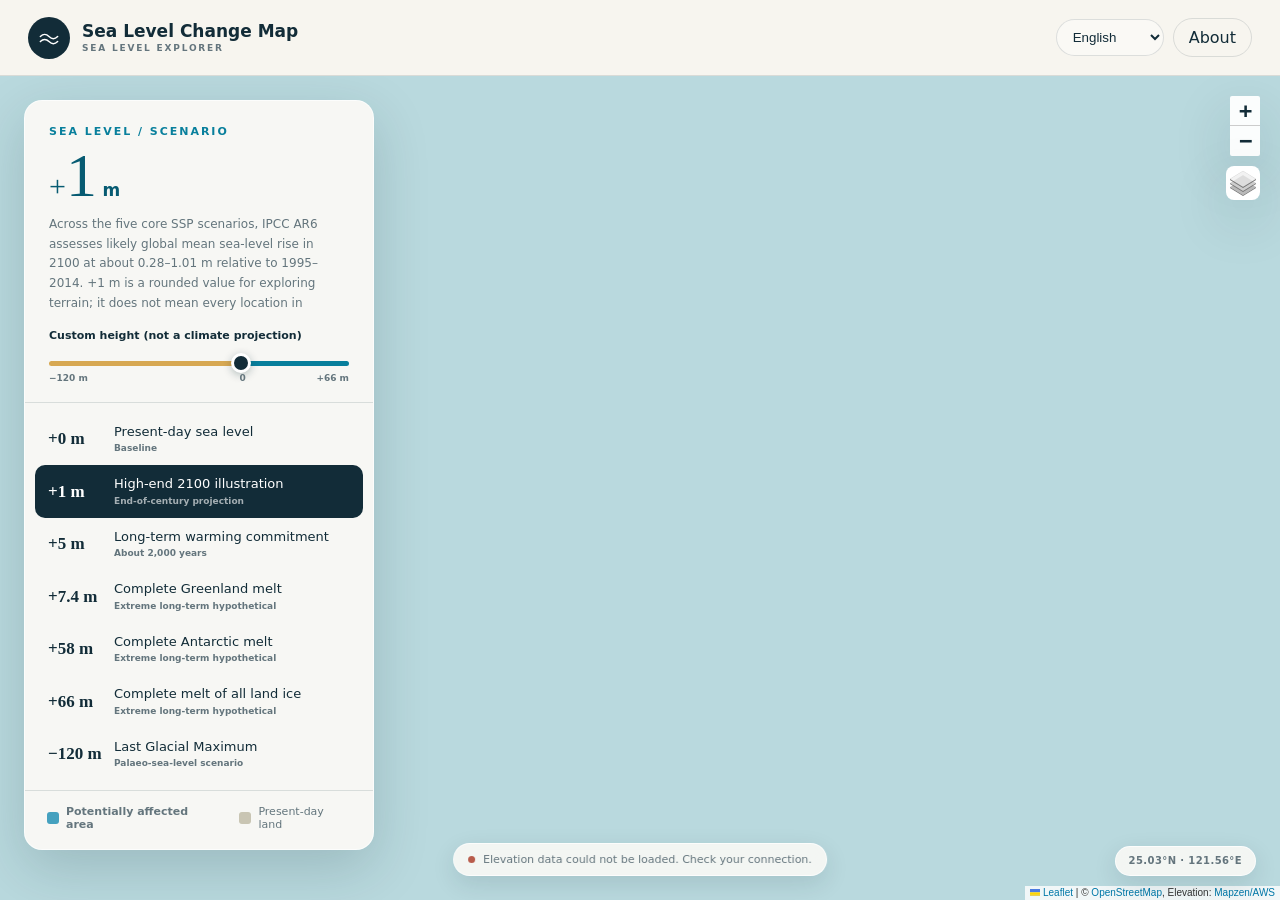
==== commit 7d0350cc: "加入多種底圖切換功能" ====
--- a/index.html
+++ b/index.html
@@ -9,7 +9,7 @@
     <link rel="preconnect" href="https://server.arcgisonline.com" />
     <link rel="preconnect" href="https://elevation-tiles-prod.s3.amazonaws.com" />
     <link rel="stylesheet" href="vendor/leaflet/leaflet.css" />
-    <link rel="stylesheet" href="styles.css?v=5" />
+    <link rel="stylesheet" href="styles.css?v=7" />
   </head>
   <body>
     <main class="app-shell">
@@ -41,9 +41,9 @@
             <div class="level-readout">
               <span id="levelSign">+</span><strong id="levelValue">1</strong><span class="unit">m</span>
             </div>
-            <p id="scenarioDescription" class="scenario-description">IPCC AR6 評估的 2100 年全球平均海平面上升範圍，依五種核心 SSP 情境約為 0.28–1.01 m（相較 1995–2014）。+1 m 是方便觀察地形的概略示意值，不代表台灣各地都會上升 1 m。</p>
+            <p id="scenarioDescription" class="scenario-description">IPCC AR6 評估的 2100 年全球平均海平面上升範圍，依五種核心 SSP 情境約為 0.28–1.01 m（相較 1995–2014）。+1 m 是方便觀察地形的概略示意值，不代表臺灣各地都會上升 1 m。</p>
             <div class="level-slider-wrap">
-              <label for="levelSlider" data-i18n="sliderLabel">自訂高度（非氣候預測）</label>
+              <label for="levelSlider" data-i18n="sliderLabel">自訂高度（非氣候推估）</label>
               <input
                 id="levelSlider"
                 class="level-slider"
@@ -65,16 +65,16 @@
               <span class="scenario-value">+0 m</span><span class="scenario-name">目前海平面基準<small>基準</small></span>
             </button>
             <button class="scenario active" type="button" role="radio" aria-checked="true" data-level="1" data-scenario="one">
-              <span class="scenario-value">+1 m</span><span class="scenario-name">本世紀末高端示意<small>本世紀末投影</small></span>
+              <span class="scenario-value">+1 m</span><span class="scenario-name">本世紀末高端示意<small>本世紀末推估</small></span>
             </button>
             <button class="scenario" type="button" role="radio" aria-checked="false" data-level="5" data-scenario="five">
               <span class="scenario-value">+5 m</span><span class="scenario-name">長期暖化承諾示意<small>約 2,000 年尺度</small></span>
             </button>
             <button class="scenario" type="button" role="radio" aria-checked="false" data-level="7.4" data-scenario="greenland">
-              <span class="scenario-value">+7.4 m</span><span class="scenario-name">格陵蘭冰蓋完全融化<small>極端長期假想情境</small></span>
+              <span class="scenario-value">+7.4 m</span><span class="scenario-name">格陵蘭冰原完全融化<small>極端長期假想情境</small></span>
             </button>
             <button class="scenario" type="button" role="radio" aria-checked="false" data-level="58" data-scenario="antarctic">
-              <span class="scenario-value">+58 m</span><span class="scenario-name">南極冰蓋完全融化<small>極端長期假想情境</small></span>
+              <span class="scenario-value">+58 m</span><span class="scenario-name">南極冰原完全融化<small>極端長期假想情境</small></span>
             </button>
             <button class="scenario" type="button" role="radio" aria-checked="false" data-level="66" data-scenario="allIce">
               <span class="scenario-value">+66 m</span><span class="scenario-name">全球陸地冰完全融化<small>極端長期假想情境</small></span>
@@ -103,12 +103,12 @@
       <button id="closeAbout" class="dialog-close" type="button" aria-label="關閉" data-i18n-aria="close">×</button>
       <p class="eyebrow" data-i18n="aboutEyebrow">關於模型</p>
       <h2 data-i18n="aboutTitle">海平面高度影響示意圖</h2>
-      <p class="about-lead" data-i18n-html="aboutLead">本網站將數值高程模型（DEM）與使用者設定的海平面高度比較，<strong>不會自行計算氣候變遷，也不會預測未來海平面</strong>。IPCC 資料提供氣候評估背景；左側滑桿並不是與 SSP 情境連動的氣候模型輸出。</p>
+      <p class="about-lead" data-i18n-html="aboutLead">本網站將數值高程模型（DEM）與使用者設定的海平面高度比較，<strong>不會自行計算氣候變遷，也不會推估未來海平面</strong>。IPCC 資料提供氣候評估背景；左側滑桿並不是與 SSP 情境連動的氣候模型輸出。</p>
 
       <section class="about-section">
-        <h3 data-i18n="ipccTitle">IPCC 氣候預測情境</h3>
+        <h3 data-i18n="ipccTitle">IPCC 氣候變遷推估情境</h3>
         <p data-i18n-html="sspIntro"><strong>SSP（共享社會經濟路徑）</strong>描述不同的社會經濟、排放與政策未來，用來探索可能的氣候反應；它們不是對未來的確定預言，也不代表發生機率。</p>
-        <p data-i18n-html="sspNaming">名稱中連字號前的編號代表社會經濟發展路徑；連字號後的數字代表約在 2100 年的輻射強迫水平，單位為 W/m²，<strong>不是升溫幾度，也不是海平面上升幾公尺</strong>。同一 SSP 家族可搭配不同排放與政策路徑，例如 SSP1-1.9 與 SSP1-2.6。下列五項是 AR6 選用的核心示意情境，不是每個 SSP 家族各一條的完整清單。</p>
+        <p data-i18n-html="sspNaming">名稱中連字號前的編號代表社會經濟發展路徑；連字號後的數字代表約在 2100 年的輻射驅動力，單位為 W/m²，<strong>不是升溫幾度，也不是海平面上升幾公尺</strong>。同一 SSP 家族可搭配不同排放與政策路徑，例如 SSP1-1.9 與 SSP1-2.6。下列五項是 AR6 選用的核心示意情境，不是每個 SSP 家族各一條的完整清單。</p>
 
         <div class="scenario-table-wrap" tabindex="0" aria-label="IPCC AR6 核心 SSP 情境比較表，可水平捲動" data-i18n-aria="tableAria">
           <table class="scenario-table">
@@ -116,7 +116,7 @@
             <thead>
               <tr>
                 <th scope="col" data-i18n="scenarioColumn">情境</th>
-                <th scope="col" data-i18n-html="forcingColumn">約 2100 年<br />輻射強迫</th>
+                <th scope="col" data-i18n-html="forcingColumn">約 2100 年<br />輻射驅動力</th>
                 <th scope="col" data-i18n-html="warmingColumn">2081–2100 全球升溫<br /><small>相較 1850–1900</small></th>
                 <th scope="col" data-i18n-html="seaLevelColumn">2100 全球平均海平面上升<br /><small>相較 1995–2014</small></th>
               </tr>
@@ -130,15 +130,15 @@
             </tbody>
           </table>
         </div>
-        <p class="table-note" data-i18n="tableNote">溫度欄為最佳估計（括號內為極可能範圍）；海平面欄為可能範圍。兩者基準期不同，請勿直接混用。</p>
+        <p class="table-note" data-i18n="tableNote">溫度欄為最佳估計（括號內為非常可能範圍）；海平面欄為可能範圍。兩者基準期不同，請勿直接混用。</p>
       </section>
 
       <section class="about-section">
         <h3 data-i18n="understandTitle">如何理解左側高度</h3>
         <ul>
-          <li data-i18n-html="understandOne"><strong>+1 m：</strong>接近 AR6 五種核心情境在 2100 年全球平均海平面可能範圍的高端，是觀察高度影響的概略值，不代表台灣各地的局部變化。</li>
-          <li data-i18n-html="understandFive"><strong>+5 m：</strong>對應 2°C 峰值升溫下、約 2,000 年海平面承諾上升 2–6 m 的長期範圍（低信心），不是 2100 年或特定 SSP 預測。AR6 另指出 SSP5-8.5 下 2150 年接近 5 m 的結果屬於不能排除的低信心高端結果，兩者不可混為同一項預測。</li>
-          <li data-i18n-html="understandIce"><strong>+7.4、+58、+66 m：</strong>冰蓋或全球陸地冰完全融化的全球平均海平面等效高度概估，不表示具體融化路徑或時間。</li>
+          <li data-i18n-html="understandOne"><strong>+1 m：</strong>接近 AR6 五種核心情境在 2100 年全球平均海平面可能範圍的高端，是觀察高度影響的概略值，不代表臺灣各地的局部變化。</li>
+          <li data-i18n-html="understandFive"><strong>+5 m：</strong>對應 2°C 峰值升溫下、約 2,000 年海平面承諾上升 2–6 m 的長期範圍（低信心程度），不是 2100 年或特定 SSP 推估。AR6 另指出 SSP5-8.5 下 2150 年接近 5 m 的結果屬於不能排除的低信心高端結果，兩者不可混為同一項推估。</li>
+          <li data-i18n-html="understandIce"><strong>+7.4、+58、+66 m：</strong>冰原或全球陸地冰完全融化的全球平均海平面等效高度概估，不表示具體融化路徑或時間。</li>
           <li data-i18n-html="understandLgm"><strong>−120 m：</strong>末次冰盛期古海平面示意，不是未來情境。</li>
         </ul>
       </section>
@@ -146,7 +146,7 @@
       <section class="about-section model-limitations">
         <h3 data-i18n="limitationsTitle">地圖模型與限制</h3>
         <p data-i18n-html="limitationsOne">正值標示 DEM 高程高於現今海平面、但低於設定高度的區域；負值標示現今海平面以下、可能曾曝露的區域。這些只是<strong>依地勢高度標示的可能影響區，不等於實際淹水範圍</strong>。</p>
-        <p data-i18n-html="limitationsTwo">模型未納入堤防、潮汐、風暴潮、河川、地下排水、水體連通性及地層升降。冰蓋完全融化的數值是全球平均海平面等效高度概估，不能直接解讀為台灣各地的局部海平面變化。因此結果<strong>不能作為防災、工程或不動產判斷依據</strong>。</p>
+        <p data-i18n-html="limitationsTwo">模型未納入堤防、潮汐、風暴潮、河川、地下排水、水體連通性及地層升降。冰原完全融化的數值是全球平均海平面等效高度概估，不能直接解讀為臺灣各地的局部海平面變化。因此結果<strong>不能作為防災、工程或不動產判斷依據</strong>。</p>
       </section>
 
       <section class="about-section source-section">
@@ -158,6 +158,11 @@
         </ul>
       </section>
 
+      <section class="creator-credit" aria-label="製作者資訊" data-i18n-aria="creatorAria">
+        <p lang="zh-Hant">臺中市立惠文高中地球科學教師吳秉勳製作 / AI協助製作</p>
+        <p lang="en">Made by Bing-Syun Wu, Earth Science Teacher, Hui-Wen Senior High School</p>
+      </section>
+
       <dl>
         <div><dt data-i18n="baseMap">底圖</dt><dd id="baseMapCredit">© OpenStreetMap contributors</dd></div>
         <div><dt data-i18n="elevation">高程</dt><dd>Mapzen / AWS Terrain Tiles</dd></div>
@@ -165,6 +170,6 @@
     </dialog>
 
     <script src="vendor/leaflet/leaflet.js"></script>
-    <script src="app.js?v=5"></script>
+    <script src="app.js?v=7"></script>
   </body>
 </html>
--- a/styles.css
+++ b/styles.css
@@ -70,6 +70,10 @@
 .leaflet-control-attribution { font-size: 10px; }
 .leaflet-control-zoom { margin-top: 20px !important; margin-right: 20px !important; border: 0 !important; box-shadow: var(--shadow) !important; }
 .leaflet-control-zoom a { color: var(--ink) !important; background: rgba(255,255,255,.94) !important; }
+.leaflet-control-layers { margin-right: 20px !important; border: 0 !important; border-radius: 8px !important; box-shadow: var(--shadow) !important; }
+.leaflet-control-layers-toggle { width: 34px !important; height: 34px !important; }
+.leaflet-control-layers-expanded { padding: 10px 13px !important; color: var(--ink); background: rgba(255,255,255,.96) !important; font-size: 12px; }
+.leaflet-control-layers label { margin: 5px 0; }
 
 .control-panel {
   position: absolute;
@@ -216,6 +220,10 @@
 .model-limitations { padding: 20px; border: 0; border-radius: 12px; background: rgba(215,168,82,.12); }
 .model-limitations h3 { color: #74500f; }
 .source-section ul { list-style: none; padding-left: 0; }
+.creator-credit { margin-top: 24px; padding: 17px 19px; border: 1px solid rgba(8,127,156,.18); border-radius: 12px; background: rgba(8,127,156,.07); }
+.creator-credit p { margin: 0; color: var(--ink); font-size: 12px; line-height: 1.65; }
+.creator-credit p:first-child { font-weight: 700; }
+.creator-credit p + p { margin-top: 3px; color: var(--muted); }
 .about-dialog dl { margin: 22px 0 0; padding-top: 15px; border-top: 1px solid var(--line); font-size: 12px; }
 .about-dialog dl div { display: flex; justify-content: space-between; margin-top: 7px; }
 .about-dialog dd { margin: 0; color: var(--muted); }
@@ -243,11 +251,13 @@
   .status-card { top: 12px; bottom: auto; }
   .coordinates { display: none; }
   .leaflet-control-zoom { margin-top: 58px !important; margin-right: 12px !important; }
+  .leaflet-control-layers { margin-right: 12px !important; }
   .about-dialog { width: calc(100% - 20px); max-height: 92dvh; padding: 22px 18px; border-radius: 14px; }
   .about-dialog h2 { font-size: 25px; }
   .about-lead { font-size: 14px; }
   .about-section { margin-top: 20px; padding-top: 18px; }
   .model-limitations { padding: 16px; }
+  .creator-credit { padding: 14px; }
   .dialog-close { top: -14px; margin-right: -6px; }
   html[lang="en"] .scenario-list { grid-template-columns: 1fr; }
   html[lang="en"] .scenario { grid-template-columns: 68px 1fr; }
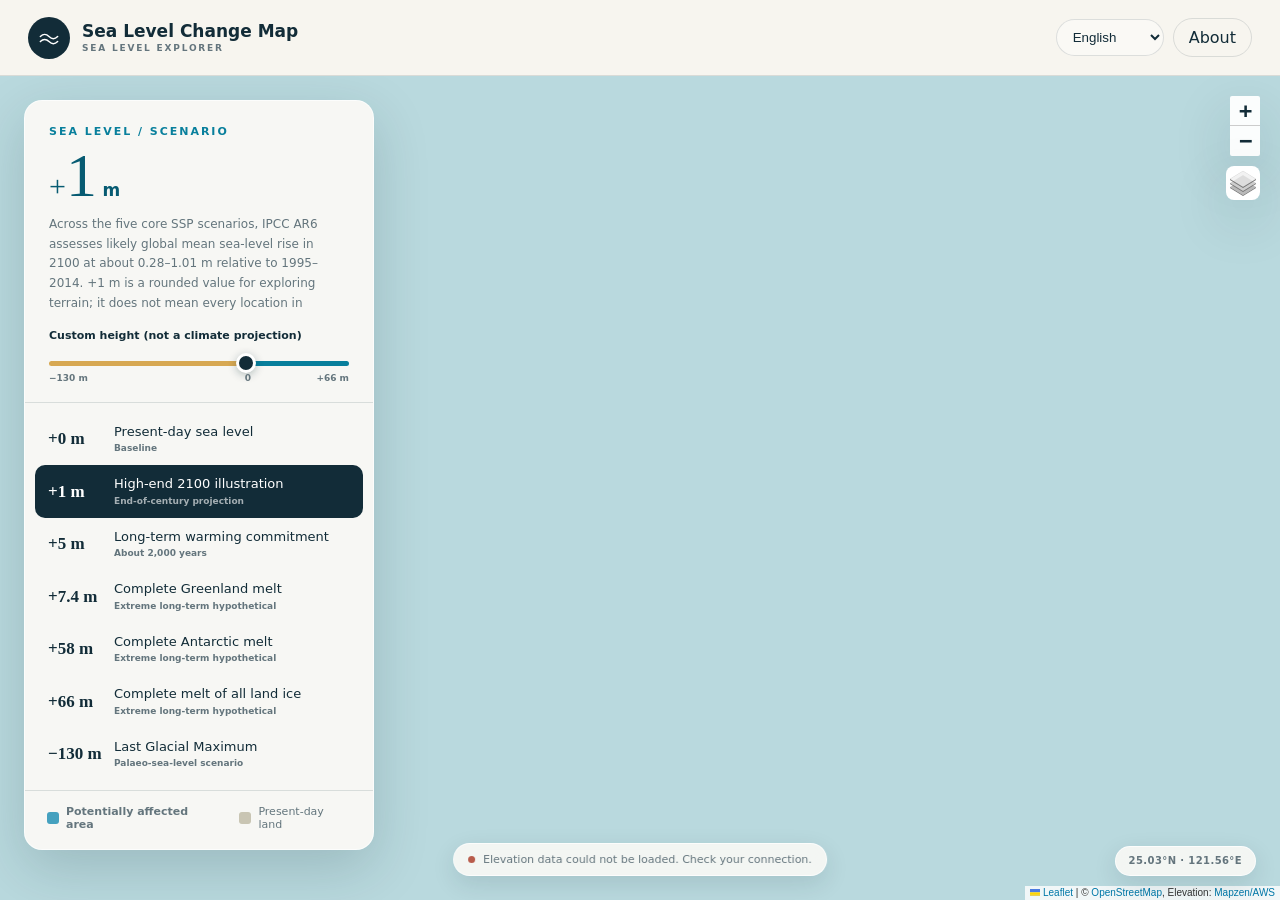
==== commit 74c1f8d5: "將末次冰盛期海平面調整為負 130 公尺" ====
--- a/index.html
+++ b/index.html
@@ -9,7 +9,7 @@
     <link rel="preconnect" href="https://server.arcgisonline.com" />
     <link rel="preconnect" href="https://elevation-tiles-prod.s3.amazonaws.com" />
     <link rel="stylesheet" href="vendor/leaflet/leaflet.css" />
-    <link rel="stylesheet" href="styles.css?v=7" />
+    <link rel="stylesheet" href="styles.css?v=8" />
   </head>
   <body>
     <main class="app-shell">
@@ -48,14 +48,14 @@
                 id="levelSlider"
                 class="level-slider"
                 type="range"
-                min="-120"
+                min="-130"
                 max="66"
                 step="0.1"
                 value="1"
                 aria-valuetext="海平面上升 1 公尺"
               />
               <div class="slider-scale" aria-hidden="true">
-                <span>−120 m</span><span>0</span><span>+66 m</span>
+                <span>−130 m</span><span>0</span><span>+66 m</span>
               </div>
             </div>
           </div>
@@ -79,8 +79,8 @@
             <button class="scenario" type="button" role="radio" aria-checked="false" data-level="66" data-scenario="allIce">
               <span class="scenario-value">+66 m</span><span class="scenario-name">全球陸地冰完全融化<small>極端長期假想情境</small></span>
             </button>
-            <button class="scenario" type="button" role="radio" aria-checked="false" data-level="-120" data-scenario="lgm">
-              <span class="scenario-value">−120 m</span><span class="scenario-name">末次冰盛期海平面<small>古海平面情境</small></span>
+            <button class="scenario" type="button" role="radio" aria-checked="false" data-level="-130" data-scenario="lgm">
+              <span class="scenario-value">−130 m</span><span class="scenario-name">末次冰盛期海平面<small>古海平面情境</small></span>
             </button>
           </div>
 
@@ -139,7 +139,7 @@
           <li data-i18n-html="understandOne"><strong>+1 m：</strong>接近 AR6 五種核心情境在 2100 年全球平均海平面可能範圍的高端，是觀察高度影響的概略值，不代表臺灣各地的局部變化。</li>
           <li data-i18n-html="understandFive"><strong>+5 m：</strong>對應 2°C 峰值升溫下、約 2,000 年海平面承諾上升 2–6 m 的長期範圍（低信心程度），不是 2100 年或特定 SSP 推估。AR6 另指出 SSP5-8.5 下 2150 年接近 5 m 的結果屬於不能排除的低信心高端結果，兩者不可混為同一項推估。</li>
           <li data-i18n-html="understandIce"><strong>+7.4、+58、+66 m：</strong>冰原或全球陸地冰完全融化的全球平均海平面等效高度概估，不表示具體融化路徑或時間。</li>
-          <li data-i18n-html="understandLgm"><strong>−120 m：</strong>末次冰盛期古海平面示意，不是未來情境。</li>
+          <li data-i18n-html="understandLgm"><strong>−130 m：</strong>末次冰盛期古海平面示意，不是未來情境。</li>
         </ul>
       </section>
 
@@ -170,6 +170,6 @@
     </dialog>
 
     <script src="vendor/leaflet/leaflet.js"></script>
-    <script src="app.js?v=7"></script>
+    <script src="app.js?v=9"></script>
   </body>
 </html>
--- a/styles.css
+++ b/styles.css
@@ -115,7 +115,7 @@
   margin: 8px 0;
   border-radius: 999px;
   outline: none;
-  background: linear-gradient(to right, var(--sand) 0%, var(--sand) 64.52%, var(--blue) 64.52%, var(--blue) 100%);
+  background: linear-gradient(to right, var(--sand) 0%, var(--sand) 66.33%, var(--blue) 66.33%, var(--blue) 100%);
   cursor: pointer;
   appearance: none;
   -webkit-appearance: none;
@@ -147,7 +147,7 @@
 }
 .slider-scale span { position: absolute; top: 0; white-space: nowrap; }
 .slider-scale span:first-child { left: 0; }
-.slider-scale span:nth-child(2) { left: 64.52%; transform: translateX(-50%); }
+.slider-scale span:nth-child(2) { left: 66.33%; transform: translateX(-50%); }
 .slider-scale span:last-child { right: 0; }
 
 .scenario-list { padding: 10px; }
